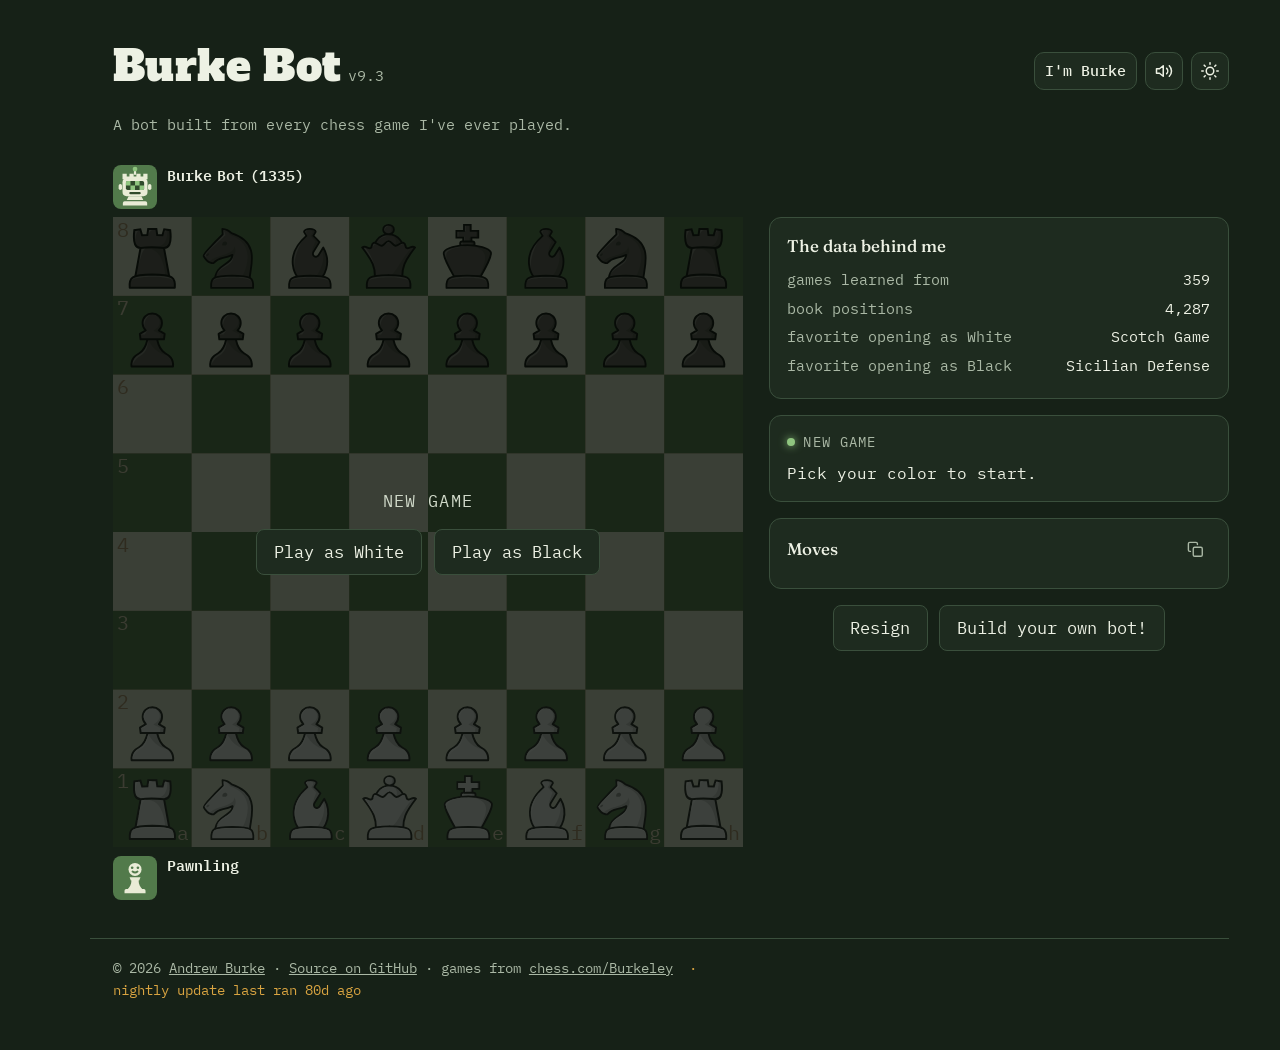
==== docs/index.html @ 98ff23e7 ""I'm Burke" steps back to 500 - a weight the font actually has 600 read slightly too heavy, and it w" ====
<!DOCTYPE html>
<html lang="en">
<head>
  <meta charset="UTF-8">
  <meta name="viewport" content="width=device-width, initial-scale=1.0">
  <title>Burke Bot</title>
  <script>try{var t=localStorage.getItem('theme');if(t==='light')document.documentElement.setAttribute('data-theme','light')}catch(e){}</script>
  <script>
    // boot veil: hide the page until the layout settles (fonts swapping in,
    // the board svg inflating, stats filling) so it fades in as one unit.
    // app.js lifts it when ready; this timeout is the never-stuck fallback.
    document.documentElement.classList.add('booting');
    setTimeout(function () { document.documentElement.classList.remove('booting'); }, 3000);
  </script>
  <link rel="icon" href="data:image/svg+xml,<svg xmlns=%22http://www.w3.org/2000/svg%22 viewBox=%220 0 100 100%22><text y=%22.9em%22 font-size=%2290%22>&#9822;</text></svg>">
  <meta name="description" content="A chess bot built from every game Andrew Burke has ever played — it opens like him, attacks like him, and blunders like him.">
  <link rel="preconnect" href="https://fonts.googleapis.com">
  <link rel="preconnect" href="https://fonts.gstatic.com" crossorigin>
  <link href="https://fonts.googleapis.com/css2?family=Fraunces:opsz,wght@9..144,500;9..144,600&family=Alfa+Slab+One&family=IBM+Plex+Mono:wght@400;500&display=swap" rel="stylesheet">
  <link rel="stylesheet" href="vendor/cm-chessboard/assets/chessboard.css">
  <link rel="stylesheet" href="vendor/cm-chessboard/assets/extensions/markers/markers.css">
  <link rel="stylesheet" href="vendor/cm-chessboard/assets/extensions/promotion-dialog/promotion-dialog.css">
  <link rel="stylesheet" href="style.css?v=58">
</head>
<body>
  <div class="wrap">
    <header class="top">
      <h1 class="wordmark">Burke Bot<span class="version" id="model-version" hidden></span></h1>
      <div class="header-actions">
        <button type="button" class="login-btn" id="bb-login">login</button>
        <button type="button" class="theme-toggle" id="sound-toggle" aria-label="Mute sounds"></button>
        <button class="theme-toggle" aria-label="Switch to light mode"></button>
      </div>
      <p class="tagline">A bot built from every chess game I've ever played.</p>
    </header>


    <main class="layout">
      <section class="board-col">
        <div class="player" id="pl-top">
          <span class="avatar" id="av-top"></span>
          <span class="pinfo">
            <span class="pname" id="nm-top"></span>
            <span class="caps" id="cap-top"></span>
          </span>
        </div>
        <div class="board-wrap">
          <span class="eval-num" id="eval-num" hidden>0.0</span>
          <div class="eval-bar" id="eval-bar" title="engine evaluation (White's chances)" hidden>
            <div class="eval-fill" id="eval-fill"></div>
          </div>
          <div class="board" id="board"></div>
          <div class="board-overlay" id="pick">
            <p class="ov-kicker">new game</p>
            <div class="ov-buttons">
              <button id="pick-white" class="btn">Play as White</button>
              <button id="pick-black" class="btn">Play as Black</button>
            </div>
          </div>
          <div class="board-overlay" id="confirm" hidden>
            <p class="ov-kicker">are you sure?</p>
            <div class="ov-buttons">
              <button id="resign-no" class="btn">Back to the game</button>
              <button id="resign-yes" class="btn">Yes, resign</button>
            </div>
          </div>
          <div class="board-overlay" id="end" hidden>
            <p class="ov-title" id="end-title"></p>
            <p class="ov-line" id="end-line"></p>
            <button id="again" class="btn">Play again</button>
          </div>
        </div>
        <div class="player" id="pl-bot">
          <span class="avatar" id="av-bot"></span>
          <span class="pinfo">
            <span class="pname" id="nm-bot"></span>
            <span class="caps" id="cap-bot"></span>
          </span>
        </div>
      </section>

      <aside class="panel">
        <div class="status-card">
          <div class="status-head">
            <span class="dot" id="status-dot"></span>
            <span id="status-label">setting up</span>
          </div>
          <p class="status-line" id="status-line">Loading my games…</p>
        </div>

        <div class="moves-card">
          <div class="moves-head">
            <h2>Moves</h2>
            <button type="button" class="copy-btn" id="copy-moves"
                    aria-label="Copy the move list" title="Copy the move list"></button>
          </div>
          <ol class="movelist" id="movelist"></ol>
        </div>

        <div class="stats-card" id="stats-card">
          <h2>The data behind me</h2>
          <dl id="stats-list"></dl>
        </div>

        <div class="controls">
          <button id="resign-btn" class="btn" disabled>Resign</button>
          <a id="build-btn" class="btn" href="build-a-bot/">Build your own bot!</a>
        </div>
      </aside>
    </main>

    <footer>
      <div class="foot-rule"></div>
      <div class="foot-inner">&copy; 2026 <a href="https://aburke225.github.io">Andrew Burke</a> &middot; <a href="https://github.com/Aburke225/burke-bot">Source on GitHub</a> &middot; games from <a href="https://www.chess.com/member/Burkeley">chess.com/Burkeley</a><span class="heartbeat" id="heartbeat" hidden></span></div>
    </footer>
  </div>
  <script>
    // light/dark toggle, same protocol as my other sites: dark by default,
    // the override lives in localStorage. Sun while dark, moon while light.
    (function () {
      var root = document.documentElement;
      var btn = document.querySelector('.theme-toggle:not(#sound-toggle)');
      var SUN = '<svg viewBox="0 0 24 24" fill="none" stroke="currentColor" stroke-width="2" stroke-linecap="round" stroke-linejoin="round" aria-hidden="true"><circle cx="12" cy="12" r="5"/><line x1="12" y1="1" x2="12" y2="3"/><line x1="12" y1="21" x2="12" y2="23"/><line x1="4.22" y1="4.22" x2="5.64" y2="5.64"/><line x1="18.36" y1="18.36" x2="19.78" y2="19.78"/><line x1="1" y1="12" x2="3" y2="12"/><line x1="21" y1="12" x2="23" y2="12"/><line x1="4.22" y1="19.78" x2="5.64" y2="18.36"/><line x1="18.36" y1="5.64" x2="19.78" y2="4.22"/></svg>';
      var MOON = '<svg viewBox="0 0 24 24" fill="none" stroke="currentColor" stroke-width="2" stroke-linecap="round" stroke-linejoin="round" aria-hidden="true"><path d="M21 12.79A9 9 0 1 1 11.21 3 7 7 0 0 0 21 12.79z"/></svg>';
      function current() {
        return root.getAttribute('data-theme') === 'light' ? 'light' : 'dark';
      }
      function render() {
        var dark = current() === 'dark';
        btn.innerHTML = dark ? SUN : MOON;
        btn.setAttribute('aria-label', dark ? 'Switch to light mode' : 'Switch to dark mode');
        btn.title = dark ? 'Light mode' : 'Dark mode';
      }
      btn.addEventListener('click', function () {
        var next = current() === 'dark' ? 'light' : 'dark';
        try { localStorage.setItem('theme', next); } catch (e) {}
        if (next === 'light') root.setAttribute('data-theme', 'light');
        else root.removeAttribute('data-theme');
        render();
      });
      render();
    })();
  </script>
  <script type="module" src="app.js?v=72"></script>
</body>
</html>
---- docs/vendor/cm-chessboard/assets/chessboard.css ----
.cm-chessboard .board.input-enabled .square {
  cursor: pointer; }

.cm-chessboard .coordinates, .cm-chessboard .markers-layer, .cm-chessboard .pieces-layer, .cm-chessboard .markers-top-layer {
  pointer-events: none; }

.cm-chessboard-content .list-inline {
  padding-left: 0;
  list-style: none; }

.cm-chessboard-content .list-inline-item {
  display: inline-block; }
  .cm-chessboard-content .list-inline-item:not(:last-child) {
    margin-right: 1rem; }

.cm-chessboard-content .list-inline {
  padding-left: 0;
  list-style: none; }

.cm-chessboard-content .list-inline-item {
  display: inline-block; }
  .cm-chessboard-content .list-inline-item:not(:last-child) {
    margin-right: 1rem; }

.cm-chessboard-accessibility.visually-hidden {
  width: 1px;
  height: 1px;
  padding: 0;
  margin: -1px;
  overflow: hidden;
  clip: rect(0, 0, 0, 0);
  white-space: nowrap;
  border: 0; }

.cm-chessboard-accessibility button:disabled,
.cm-chessboard-accessibility button:disabled:hover {
  opacity: 0.5;
  cursor: not-allowed;
  pointer-events: none; }

.cm-chessboard.default .board .square.white {
  fill: #ecdab9; }

.cm-chessboard.default .board .square.black {
  fill: #c5a076; }

.cm-chessboard.default.border-type-thin .board .border {
  stroke: #c5a076;
  stroke-width: 0.7%;
  fill: #c5a076; }

.cm-chessboard.default.border-type-none .board .border {
  stroke: #c5a076;
  stroke-width: 0;
  fill: #c5a076; }

.cm-chessboard.default.border-type-frame .board .border {
  fill: #ecdab9;
  stroke: none; }

.cm-chessboard.default.border-type-frame .board .border-inner {
  fill: #c5a076;
  stroke: #c5a076;
  stroke-width: 0.7%; }

.cm-chessboard.default .coordinates {
  pointer-events: none;
  user-select: none; }
  .cm-chessboard.default .coordinates .coordinate {
    fill: #b5936d;
    font-size: 7px;
    cursor: default; }
    .cm-chessboard.default .coordinates .coordinate.black {
      fill: #eeddbf; }
    .cm-chessboard.default .coordinates .coordinate.white {
      fill: #b5936d; }

.cm-chessboard.default-contrast .board .square.white {
  fill: #ecdab9; }

.cm-chessboard.default-contrast .board .square.black {
  fill: #c5a076; }

.cm-chessboard.default-contrast.border-type-thin .board .border {
  stroke: #c5a076;
  stroke-width: 0.7%;
  fill: #c5a076; }

.cm-chessboard.default-contrast.border-type-none .board .border {
  stroke: #c5a076;
  stroke-width: 0;
  fill: #c5a076; }

.cm-chessboard.default-contrast.border-type-frame .board .border {
  fill: #ecdab9;
  stroke: none; }

.cm-chessboard.default-contrast.border-type-frame .board .border-inner {
  fill: #c5a076;
  stroke: #c5a076;
  stroke-width: 0.7%; }

.cm-chessboard.default-contrast .coordinates {
  pointer-events: none;
  user-select: none; }
  .cm-chessboard.default-contrast .coordinates .coordinate {
    fill: #b5936d;
    font-size: 7px;
    cursor: default; }
    .cm-chessboard.default-contrast .coordinates .coordinate.black {
      fill: #333; }
    .cm-chessboard.default-contrast .coordinates .coordinate.white {
      fill: #333; }

.cm-chessboard.green .board .square.white {
  fill: #E0DDCC; }

.cm-chessboard.green .board .square.black {
  fill: #4c946a; }

.cm-chessboard.green.border-type-thin .board .border {
  stroke: #4c946a;
  stroke-width: 0.7%;
  fill: #4c946a; }

.cm-chessboard.green.border-type-none .board .border {
  stroke: #4c946a;
  stroke-width: 0;
  fill: #4c946a; }

.cm-chessboard.green.border-type-frame .board .border {
  fill: #E0DDCC;
  stroke: none; }

.cm-chessboard.green.border-type-frame .board .border-inner {
  fill: #4c946a;
  stroke: #4c946a;
  stroke-width: 0.7%; }

.cm-chessboard.green .coordinates {
  pointer-events: none;
  user-select: none; }
  .cm-chessboard.green .coordinates .coordinate {
    fill: #468862;
    font-size: 7px;
    cursor: default; }
    .cm-chessboard.green .coordinates .coordinate.black {
      fill: #e2e0d0; }
    .cm-chessboard.green .coordinates .coordinate.white {
      fill: #468862; }

.cm-chessboard.blue .board .square.white {
  fill: #d8ecfb; }

.cm-chessboard.blue .board .square.black {
  fill: #86afcf; }

.cm-chessboard.blue.border-type-thin .board .border {
  stroke: #86afcf;
  stroke-width: 0.7%;
  fill: #86afcf; }

.cm-chessboard.blue.border-type-none .board .border {
  stroke: #86afcf;
  stroke-width: 0;
  fill: #86afcf; }

.cm-chessboard.blue.border-type-frame .board .border {
  fill: #d8ecfb;
  stroke: none; }

.cm-chessboard.blue.border-type-frame .board .border-inner {
  fill: #86afcf;
  stroke: #86afcf;
  stroke-width: 0.7%; }

.cm-chessboard.blue .coordinates {
  pointer-events: none;
  user-select: none; }
  .cm-chessboard.blue .coordinates .coordinate {
    fill: #7ba1be;
    font-size: 7px;
    cursor: default; }
    .cm-chessboard.blue .coordinates .coordinate.black {
      fill: #dbeefb; }
    .cm-chessboard.blue .coordinates .coordinate.white {
      fill: #7ba1be; }

.cm-chessboard.chess-club .board .square.white {
  fill: #E6D3B1; }

.cm-chessboard.chess-club .board .square.black {
  fill: #AF6B3F; }

.cm-chessboard.chess-club.border-type-thin .board .border {
  stroke: #692e2b;
  stroke-width: 0.7%;
  fill: #AF6B3F; }

.cm-chessboard.chess-club.border-type-none .board .border {
  stroke: #692e2b;
  stroke-width: 0;
  fill: #AF6B3F; }

.cm-chessboard.chess-club.border-type-frame .board .border {
  fill: #692e2b;
  stroke: none; }

.cm-chessboard.chess-club.border-type-frame .board .border-inner {
  fill: #AF6B3F;
  stroke: #692e2b;
  stroke-width: 0.7%; }

.cm-chessboard.chess-club .coordinates {
  pointer-events: none;
  user-select: none; }
  .cm-chessboard.chess-club .coordinates .coordinate {
    fill: #E6D3B1;
    font-size: 7px;
    cursor: default; }
    .cm-chessboard.chess-club .coordinates .coordinate.black {
      fill: #E6D3B1; }
    .cm-chessboard.chess-club .coordinates .coordinate.white {
      fill: #AF6B3F; }

.cm-chessboard.chessboard-js .board .square.white {
  fill: #f0d9b5; }

.cm-chessboard.chessboard-js .board .square.black {
  fill: #b58863; }

.cm-chessboard.chessboard-js.border-type-thin .board .border {
  stroke: #404040;
  stroke-width: 0.7%;
  fill: #b58863; }

.cm-chessboard.chessboard-js.border-type-none .board .border {
  stroke: #404040;
  stroke-width: 0;
  fill: #b58863; }

.cm-chessboard.chessboard-js.border-type-frame .board .border {
  fill: #f0d9b5;
  stroke: none; }

.cm-chessboard.chessboard-js.border-type-frame .board .border-inner {
  fill: #b58863;
  stroke: #404040;
  stroke-width: 0.7%; }

.cm-chessboard.chessboard-js .coordinates {
  pointer-events: none;
  user-select: none; }
  .cm-chessboard.chessboard-js .coordinates .coordinate {
    fill: #404040;
    font-size: 7px;
    cursor: default; }
    .cm-chessboard.chessboard-js .coordinates .coordinate.black {
      fill: #f0d9b5; }
    .cm-chessboard.chessboard-js .coordinates .coordinate.white {
      fill: #b58863; }

.cm-chessboard.black-and-white .board .square.white {
  fill: #ffffff; }

.cm-chessboard.black-and-white .board .square.black {
  fill: #9c9c9c; }

.cm-chessboard.black-and-white.border-type-thin .board .border {
  stroke: #9c9c9c;
  stroke-width: 0.7%;
  fill: #9c9c9c; }

.cm-chessboard.black-and-white.border-type-none .board .border {
  stroke: #9c9c9c;
  stroke-width: 0;
  fill: #9c9c9c; }

.cm-chessboard.black-and-white.border-type-frame .board .border {
  fill: #ffffff;
  stroke: none; }

.cm-chessboard.black-and-white.border-type-frame .board .border-inner {
  fill: #9c9c9c;
  stroke: #9c9c9c;
  stroke-width: 0.7%; }

.cm-chessboard.black-and-white .coordinates {
  pointer-events: none;
  user-select: none; }
  .cm-chessboard.black-and-white .coordinates .coordinate {
    fill: #909090;
    font-size: 7px;
    cursor: default; }
    .cm-chessboard.black-and-white .coordinates .coordinate.black {
      fill: white; }
    .cm-chessboard.black-and-white .coordinates .coordinate.white {
      fill: #909090; }

/* Keyboard focus indicator for accessibility */
.cm-chessboard .keyboard-focus-indicator .keyboard-focus {
  fill: none;
  stroke: #0066cc;
  stroke-width: 3px;
  pointer-events: none; }

.cm-chessboard .keyboard-focus-indicator .keyboard-from-square {
  fill: rgba(0, 102, 204, 0.3);
  stroke: #0066cc;
  stroke-width: 2px;
  pointer-events: none; }

/* High contrast focus indicator */
.cm-chessboard:focus {
  outline: 2px solid #0066cc;
  outline-offset: 2px; }

/*# sourceMappingURL=chessboard.css.map */
---- docs/vendor/cm-chessboard/assets/extensions/markers/markers.css ----
.cm-chessboard .markers {
  pointer-events: none;
}
.cm-chessboard .markers .marker.marker-frame {
  stroke: black;
  stroke-width: 1.8px;
  opacity: 0.5;
}
.cm-chessboard .markers .marker.marker-frame-primary, .cm-chessboard .markers .marker.marker-frame-info {
  stroke: blue;
  stroke-width: 1.8px;
  opacity: 0.4;
}
.cm-chessboard .markers .marker.marker-frame-danger {
  stroke: red;
  stroke-width: 1.8px;
  opacity: 0.4;
}
.cm-chessboard .markers .marker.marker-frame-warning {
  stroke: orange;
  stroke-width: 1.8px;
  opacity: 0.4;
}
.cm-chessboard .markers .marker.marker-circle {
  stroke: black;
  stroke-width: 3px;
  opacity: 0.3;
}
.cm-chessboard .markers .marker.marker-circle-primary {
  stroke: blue;
  stroke-width: 3px;
  opacity: 0.4;
}
.cm-chessboard .markers .marker.marker-circle-info {
  stroke: blue;
  stroke-width: 3px;
  opacity: 0.4;
}
.cm-chessboard .markers .marker.marker-circle-info-filled {
  stroke: blue;
  fill: blue;
  stroke-width: 3px;
  opacity: 0.4;
}
.cm-chessboard .markers .marker.marker-circle-danger {
  stroke: red;
  stroke-width: 3px;
  opacity: 0.4;
}
.cm-chessboard .markers .marker.marker-circle-danger-filled {
  stroke: red;
  fill: red;
  stroke-width: 3px;
  opacity: 0.4;
}
.cm-chessboard .markers .marker.marker-circle-warning {
  stroke: orange;
  stroke-width: 3px;
  opacity: 0.4;
}
.cm-chessboard .markers .marker.marker-circle-warning-filled {
  stroke: orange;
  fill: orange;
  stroke-width: 3px;
  opacity: 0.4;
}
.cm-chessboard .markers .marker.marker-circle-success {
  stroke: green;
  stroke-width: 3px;
  opacity: 0.4;
}
.cm-chessboard .markers .marker.marker-circle-success-filled {
  stroke: green;
  fill: green;
  stroke-width: 3px;
  opacity: 0.4;
}
.cm-chessboard .markers .marker.marker-square {
  fill: black;
  opacity: 0.11;
}
.cm-chessboard .markers .marker.marker-dot {
  fill: black;
  opacity: 0.2;
}
.cm-chessboard .markers .marker.marker-bevel {
  fill: black;
  opacity: 0.2;
}

/*# sourceMappingURL=markers.css.map */
---- docs/vendor/cm-chessboard/assets/extensions/promotion-dialog/promotion-dialog.css ----
svg.cm-chessboard .promotion-dialog-group rect, svg.cm-chessboard .promotion-dialog-group g[data-piece] {
  animation: fade-in 0.25s ease-in;
}
svg.cm-chessboard .promotion-dialog-group .promotion-dialog {
  fill: white;
  fill-opacity: 0.7;
  stroke: rgba(0, 0, 0, 0.4);
}
svg.cm-chessboard .promotion-dialog-group .promotion-dialog-button-group {
  outline: none;
}
svg.cm-chessboard .promotion-dialog-group .promotion-dialog-button-group:focus .promotion-dialog-button {
  stroke: rgba(0, 0, 0, 0.3);
  stroke-width: 1px;
}
svg.cm-chessboard .promotion-dialog-group .promotion-dialog-button {
  fill: transparent;
  cursor: pointer;
  outline: none;
}
svg.cm-chessboard .promotion-dialog-group .promotion-dialog-button:hover {
  fill: rgba(0, 0, 0, 0.2);
}
svg.cm-chessboard .promotion-dialog-group .piece {
  pointer-events: none;
}

@keyframes fade-in {
  0% {
    opacity: 0;
  }
  100% {
    opacity: 1;
  }
}

/*# sourceMappingURL=promotion-dialog.css.map */
---- docs/style.css ----
/* Burke Bot — tournament green: the club vinyl board.
   Dark by default; light theme via [data-theme="light"] (toggle, top right). */

:root {
  --bg: #162117;
  --surface: #1e2b1f;
  --surface-2: #26362a;
  --border: #3a4f3c;
  --ink: #edf1e4;
  --ink-2: #aab8a5;
  --accent: #8fc57f;
  --accent-rgb: 143, 197, 127;   /* same colour, for translucent washes */
  /* Outlines for the captured glyphs. The sprite hard-codes fill and stroke on
     each piece group, so they cannot be restyled by inheritance - these are
     painted as stacked drop-shadows instead. Each edge contrasts with its own
     PIECE rather than with the page, so a black piece stays crisp on the dark
     ground and a white one stays crisp on the light. */
  --accent-dim: #527a4b;
  --sq-light: #e9ecd6;
  --sq-dark: #527a4b;
  --good: #4ade80;
  --bad: #f87171;
  --bad-rgb: 248, 113, 113;
  color-scheme: dark;
}
:root[data-theme="light"] {
  --bg: #f0f2e4;
  --surface: #fafbf2;
  --surface-2: #e7ecd8;
  --border: #c6d1b2;
  --ink: #1e2a1d;
  --ink-2: #55684f;
  --accent: #3f5e3a;
  --accent-rgb: 63, 94, 58;
  --accent-dim: #527a4b;
  color-scheme: light;
}

* { box-sizing: border-box; }

/* On a desktop the type scales with the window exactly as the board does, so
   the whole page keeps one set of proportions. A 1440x900 laptop is the
   reference: 900 * 0.01778 = 16px, the browser default, so that view is
   unchanged. The board is height-bound on a tall window but width-bound on a
   narrow one (it is capped at 66% of the row), so the type tracks whichever
   is binding - hence the min() of a vh and a vw term. Everything sized in rem
   follows automatically. Phones are left out on purpose - a stacked layout
   wants normal, readable text. */
@media (min-width: 861px) {
  html { font-size: clamp(13px, min(1.78vh, 1.36vw), 24px); }
}

body {
  margin: 0;
  background: var(--bg);
  color: var(--ink);
  font-family: "IBM Plex Mono", ui-monospace, monospace;
  font-size: 0.9375rem;
  line-height: 1.55;
  -webkit-font-smoothing: antialiased;
}

.wrap {
  max-width: min(1720px, 95vw); margin: 0 auto; padding: 2.2rem 1.2rem 3rem;
  position: relative; opacity: 1; transition: opacity 0.18s ease;
  /* + the eval gutter, which is part of the board column but not part of the
     board, so the BOARD itself lands at lichess's 76-80% of viewport height */
  /* 68.88vh, not 74vh: the page needed a constant 105.11% of the window height
     (measured identical at 800 and 900 tall, because the root font is itself
     1.78vh so the chrome grows at the same rate the board does). Taking the
     whole 5.11% off the board lands the Pawnling row on the fold, so nothing
     between the top of the page and the bottom of that row needs scrolling. */
  --board-max: clamp(360px, calc(68.88vh + 4.5rem), 1200px);
  --eval-w: 3.85rem;  /* 2.1rem number + bar + gaps, all in rem so it scales */
  --player-h: 2.75rem;    /* avatar box = the two text lines beside it */
  --player-gap: 0.5rem;
  --eval-bar-x: 2.41rem;  /* where the bar starts; the footer rule lines up with it */
}
/* boot veil: index.html adds .booting before first paint; app.js removes it
   once fonts + board + stats have settled, so the page fades in as one unit */
.booting .wrap { opacity: 0; transition: none; }

.header-actions {
  grid-column: 2;
  grid-row: 1;
  justify-self: end;
  align-self: center;
  display: flex;
  align-items: center;
  gap: 0.5rem;
}
.login-btn {
  font: inherit;
  /* Bigger and heavier so the label carries the same visual weight as the two
     icon buttons beside it, whose strokes are far heavier than 0.85rem/400 was.
     500, not 600: the page loads IBM Plex Mono at 400 and 500 only, so 600 here
     was Chrome emboldening the 400 outline itself - 500 is both a step lighter
     and a weight the typeface actually draws.
     The padding pays for the extra width exactly: the label is monospace, so it
     costs 5.4rem per em of font-size (9 chars x 0.6 advance) and weight adds
     nothing, which makes the button 2px + 2*pad + 5.4*size wide. Holding that
     at its old 6.39rem + 2px means pad = (6.39 - 5.4*0.95)/2 = 0.63rem, so the
     box is unchanged at every root size - both terms are rem. */
  font-size: 0.95rem;
  font-weight: 500;
  height: 38px;
  padding: 0 0.63rem;
  border-radius: 10px;
  border: 1px solid var(--border);
  background: var(--surface);
  color: var(--ink);
  cursor: pointer;
  transition: border-color 0.15s, color 0.15s, background 0.15s, transform 0.1s;
}
.theme-toggle {
  width: 38px;
  height: 38px;
  border-radius: 10px;
  border: 1px solid var(--border);
  background: var(--surface);
  color: var(--ink);
  cursor: pointer;
  display: flex;
  align-items: center;
  justify-content: center;
  transition: border-color 0.15s, background 0.15s, transform 0.1s;
}
.theme-toggle svg { width: 18px; height: 18px; }
/* the header trio hovers exactly like Resign does - green edge, lifted,
   surface-2 behind - so every button on the page behaves the same way */
.login-btn:hover, .theme-toggle:hover {
  border-color: var(--accent);
  background: var(--surface-2);
  transform: translateY(-1px);
}

.top { margin-bottom: 1.8rem; row-gap: 0.4rem; }
.wordmark {
  font-family: "Alfa Slab One", Georgia, serif;
  font-weight: 400;
  font-size: clamp(1.9rem, 4.6vw, 2.6rem);
  margin: 0 0 0.4rem;
  letter-spacing: 0.01em;
}
/* the model version, small and quiet beside the wordmark - it is a build
   stamp, not part of the name, so it uses the body face rather than the slab */
.wordmark .version {
  font-family: "IBM Plex Mono", ui-monospace, monospace;
  /* rem, not em: this should read at the same size as the tagline below it
     rather than tracking the wordmark's much larger type */
  font-size: 0.9375rem;
  font-weight: 400;
  /* sits on the wordmark's own baseline, so the bottoms of the two line up */
  vertical-align: baseline;
  margin-left: 0.4rem;
  letter-spacing: 0;
  color: var(--ink-2);
}
.tagline { color: var(--ink-2); margin: 0; max-width: 46rem; }

/* the board grows with the WINDOW, the way chess.com and lichess both do.
   Measured on their analysis boards: lichess runs 608px at a 800px-tall
   viewport, 848 at 1080 and 1152 at 1440 (a steady 76-80% of height);
   chess.com 664 / 944 / 1304 (83-91%). Both track viewport HEIGHT, not
   width, because a board taller than the window is useless - and both
   centre a bounded block rather than stretching to fill an ultrawide.
   The floor keeps the 560px size the site used to have on a laptop. */
/* the header, the board row and the footer all share ONE column template, so
   the wordmark, the tagline and the footer line up with the board's left edge
   rather than with the page - which on a wide window are far apart, because
   the grid is centred inside a much wider .wrap */
.top, .layout, footer {
  display: grid;
  /* the board column takes its height-derived size but never more than 66% of
     the row, so on a narrow desktop the panel cannot squeeze it: with two
     minmax tracks, grid grows both equally and the board (min 0) loses */
  grid-template-columns: min(var(--board-max), 64%) minmax(17rem, 30rem);
  justify-content: center;
  column-gap: 1.6rem;
}
.layout { row-gap: 1.6rem; align-items: start; }

/* everything that must line up with the board's left edge carries the eval
   gutter as padding, because the gutter lives inside the board column but is
   not part of the board itself */
.wordmark, .tagline, .foot-inner { grid-column: 1; padding-left: var(--eval-w); }

.board { width: 100%; aspect-ratio: 1 / 1; } /* reserve the square before the svg exists */

/* One row, centred on whatever it sits under: the moves card on a desktop
   (where app.js parks it in .panel) and the board on a stacked layout (where
   app.js parks it in .board-col). In both cases the row's own box already
   spans exactly that element's width - measured, identical to the pixel - so
   centring the flex line is all the centring this needs. */
.controls { display: flex; flex-wrap: wrap; gap: 0.7rem; justify-content: center; }
/* nowrap on the LABEL is what makes the row behave. Without it flex has a free
   hand to squeeze a button below its text and let "Build your own bot!" run to
   two or three lines inside a shrunken box; with it the button cannot go under
   its text, so when the pair genuinely will not fit the ROW wraps instead and
   the two buttons stack, still centred. Two clean rows beat one mangled one.
   Nothing wraps at any width a person is likely to use - see the two narrow
   bands noted below. */
.controls .btn { white-space: nowrap; }
/* The Build-a-Bot entry point. It navigates, so it is an anchor rather than a
   button, which means it needs the box .btn otherwise gets for free. */
#build-btn { display: inline-flex; align-items: center; text-decoration: none; }
.btn {
  font: inherit;
  font-size: 1.06rem;
  padding: 0.55rem 1.05rem;
  border-radius: 8px;
  border: 1px solid var(--border);
  background: var(--surface);
  color: var(--ink);
  cursor: pointer;
  transition: border-color 0.15s, background 0.15s, transform 0.1s;
}
.btn:hover { border-color: var(--accent); background: var(--surface-2); transform: translateY(-1px); }
.btn.active { border-color: var(--accent); color: var(--accent); }

.panel { display: flex; flex-direction: column; gap: 1rem; }
/* The board now sits below a player row, so the panel drops by exactly that
   row's height to put "The data behind me" level with the board's top edge. */
@media (min-width: 861px) {
  .panel { margin-top: calc(var(--player-h) + var(--player-gap)); }
}
/* desktop reading order down the right-hand column (mobile keeps the original
   order below - the stacked layout is deliberately left alone) */
.stats-card  { order: 1; }
.status-card { order: 2; }
.moves-card  { order: 3; }
.controls    { order: 4; }

.status-card, .moves-card, .stats-card {
  background: var(--surface);
  border: 1px solid var(--border);
  border-radius: 12px;
  padding: 0.95rem 1.1rem;
}

.status-head {
  display: flex;
  align-items: center;
  gap: 0.5rem;
  /* "from my games" / "on my own": halfway between the old 0.75rem label and
     matching the line below at 1.02rem - matching it read too heavy */
  font-size: 0.885rem;
  text-transform: uppercase;
  letter-spacing: 0.08em;
  color: var(--ink-2);
  margin-bottom: 0.45rem;
}
.dot {
  width: 8px; height: 8px; border-radius: 50%;
  background: var(--ink-2);
  flex: none;
}
.dot.book { background: var(--accent); box-shadow: 0 0 8px var(--accent); }
.dot.engine { background: #60a5fa; box-shadow: 0 0 8px rgba(96, 165, 250, 0.6); }
.dot.over { background: var(--ink-2); }
.dot.thinking { background: var(--accent); animation: pulse 1s ease-in-out infinite; }
@keyframes pulse { 50% { opacity: 0.3; } }

.status-line { margin: 0; font-size: 1.02rem; }

.moves-head { display: flex; align-items: center; justify-content: space-between; gap: 0.6rem; }
.moves-head h2 { margin-bottom: 0; }
.copy-btn {
  flex: none;
  width: 1.7rem; height: 1.7rem;
  margin-bottom: 0.55rem;   /* sit on the same line the heading already claims */
  /* A <button> carries 6px of UA horizontal padding by default. Left in, it
     cuts the content box to 15.8px, and since an svg flex item defaults to
     flex-shrink:1 the icon was squeezed on the WIDTH only - painting a
     non-square 15.80 x 16.66 - while silently ignoring any width we set. */
  padding: 0;
  display: flex; align-items: center; justify-content: center;
  border: 1px solid transparent;
  border-radius: 7px;
  background: none;
  color: var(--ink-2);
  cursor: pointer;
  transition: color 0.15s, border-color 0.15s, background 0.15s, box-shadow 0.15s;
}
.copy-btn svg { flex: none; width: 0.95rem; height: 0.95rem; }
/* The tick needs a bigger box than the clipboard at EVERY width. Both sit in a
   24x24 viewBox, but the clipboard's ink spans 20 of those 24 units in both
   directions while the tick's polyline spans 16 wide and only 11 tall - so at
   equal box sizes the tick paints 55% of the clipboard's height and reads as
   undersized. 1.327x is the factor that brings it to ~73%, matching what the
   desktop block does with its own larger pair. Base rule rather than a mobile
   media query so the 521-860px range is covered too. */
.copy-btn.done svg { width: 1.15rem; height: 1.15rem; }
/* The confirmation lights the button up from the INSIDE: a wash of the accent
   clipped to the padding box and a ring drawn just within the border, so the
   button's outer edge never moves the way a border-colour change makes it
   appear to. The highlight eats into the usable interior, so the tick steps
   down 1.38 -> 1.26rem on desktop (and 1.26 -> 1.15 here) to pay for it. */
.copy-btn.done {
  /* The button already reserves 1px for a transparent border, so colouring
     THAT puts the ring exactly on the perimeter it already has - nothing grows
     inward or outward. The wash is clipped to the padding box so it stops
     cleanly against the line rather than bleeding under it. */
  color: var(--accent);
  background: rgba(var(--accent-rgb), 0.15);
  background-clip: padding-box;
  border-color: var(--accent);
  /* Full strength immediately: only the tick's stroke should be moving, so the
     green and the wash must not fade up underneath it. */
  transition: none;
}
/* A copy the browser refused must not look like a button that does nothing. */
.copy-btn.fail {
  color: var(--bad);
  border-color: var(--bad);
  background: rgba(var(--bad-rgb), 0.14);
  background-clip: padding-box;
  transition: none;
}
/* The tick draws itself on, short tail first, the way it is written by hand -
   which is why the polyline in app.js is defined bottom-left to top-right.
   pathLength normalises the geometry to 100 so the dash maths is exact and
   survives any future change to the points. */
@keyframes tick-write { from { stroke-dashoffset: 100; } }
.copy-btn.done svg polyline {
  stroke-dasharray: 100;
  /* The RESTING state is fully drawn and the animation runs away from it, so a
     browser that never runs it still shows a tick. The obvious spelling -
     from 100 to 0 with fill-mode both - holds the pre-animation value instead,
     which is an invisible tick: a confirmation that silently shows nothing is
     worse than one that simply does not animate. */
  stroke-dashoffset: 0;
  animation: tick-write 260ms cubic-bezier(.65, 0, .35, 1);
}
@media (prefers-reduced-motion: reduce) {
  .copy-btn.done svg polyline { animation: none; }
}
/* The confirmation must beat hover, and your cursor is ALWAYS on the button
   right after clicking it. Both rules are two classes' worth of specificity, so
   whichever sits later in the file wins - which made this depend on edit order
   rather than intent. Excluding the states from the hover rule settles it for
   good: hover simply does not apply while the button is confirming. */
.copy-btn:not(.done):not(.fail):hover {
  color: var(--ink); border-color: var(--border); background: var(--surface-2);
}
/* a quiet pulse in the footer: if the nightly job stops running, nothing else
   on the page would ever say so */
/* only ever visible when the nightly job has gone quiet - see app.js */
.heartbeat { margin-left: 0.5rem; }
.heartbeat.stale { color: #d9a441; }

.moves-card h2, .stats-card h2 {
  font-family: "Fraunces", serif;
  font-weight: 500;
  /* card titles and the Resign button all read at one size */
  font-size: 1.06rem;
  margin: 0 0 0.55rem;
}

.movelist {
  margin: 0; padding: 0;
  list-style: none;
  display: grid;
  grid-template-columns: repeat(2, minmax(0, 1fr));
  column-gap: 1.4rem;
  align-content: start;
  font-size: 0.97rem;
  overflow-y: auto;
  color: var(--ink-2);
  /* app.js measures the real space and writes this; the fallback matters only
     for the moment before the first measurement, and on single-column layouts */
  max-height: var(--movelist-max, 240px);
}
.movelist li { padding: 0.06rem 0; display: flex; gap: 0.4rem; align-items: baseline; }
.movelist .n { min-width: 2.2em; text-align: right; opacity: 0.75; }
.movelist .w, .movelist .b { color: var(--ink); display: inline-block; min-width: 3.2em; }

.stats-card dl { margin: 0; font-size: 0.96rem; }
.stats-card dt { color: var(--ink-2); float: left; clear: left; margin-right: 0.6rem; }
.stats-card dd { margin: 0 0 0.3rem 0; text-align: right; }
.stats-card dd .g { color: var(--accent); }

footer {
  margin-top: 2.4rem;
  color: var(--ink-2);
  font-size: 0.9rem;
}
.foot-rule { grid-column: 1 / -1; margin-left: var(--eval-bar-x); border-top: 1px solid var(--border); }
.foot-inner { padding-top: 1.1rem; }
footer a { color: var(--ink-2); }

.bb-me-input {
  font: inherit;
  font-size: 0.85rem;
  height: 38px;
  background: var(--surface);
  border: 1px solid var(--border);
  color: var(--ink);
  border-radius: 10px;
  padding: 0 0.7rem;
  /* snug around the longest placeholder ("you are not Burke", 17 chars) plus
     the padding and the caret indent below - any wider leaves dead space */
  width: 21ch;
}

/* Halfway back. The caret blinks at the field's text origin, and at 0 it sat
   on the "p" of "password"; 0.4em cleared it but pushed the hint noticeably off
   the left edge, so 0.2em keeps the caret clear without the gap reading as
   indentation. */
.bb-me-input::placeholder { text-indent: 0.2em; }
/* The UA focus ring is blue, which belongs to no part of this palette. Replaced
   rather than removed - dropping outline without putting something back would
   leave the field with no focus indicator at all. */
/* An outward box-shadow spreads BEYOND the element, so the ring floated outside
   the field's edge. Colouring the border the field already reserves and adding
   an inset shadow just within it keeps the whole ring on the perimeter - the
   same fix the copy button needed. */
.bb-me-input:focus {
  outline: none;
  border-color: var(--accent);
  box-shadow: inset 0 0 0 1px var(--accent);
}
/* a rejected password says so in the border as well as the placeholder */
.bb-me-input.bad,
.bb-me-input.bad:focus {
  border-color: var(--bad);
  box-shadow: inset 0 0 0 1px var(--bad);
}
.bb-me-input.bad::placeholder { color: var(--bad); }

/* overlays: pick a color to start; the end screen when it's over */
/* ---- the two players, above and below the board ------------------------
   Both rows carry the same left padding as the board itself, so the avatar's
   edge lines up with the a-file rather than with the eval gutter. The captured
   pieces reuse the board's OWN sprite through <use> - cm-chessboard caches it
   into the document, so the glyphs are the same artwork as the pieces on the
   board and cost no extra bytes or requests. */
/* The avatar is as tall as the two text lines beside it, so --player-h is the
   row's height and the panel opposite borrows it to line its first card up
   with the top of the board. */
.player {
  /* Bottom-anchored, not centred. The text column runs a shade taller than the
     avatar - the +N badge's line box is 16.95px against the glyph's 15.72px -
     and centring split that difference so the captures hung ~0.5px below the
     icon. Aligning to the end pins the captures' bottom edge to the icon's
     whatever the line-heights work out to. */
  display: flex; align-items: flex-end; gap: 0.6rem;
  padding-left: var(--eval-w);
  min-height: var(--player-h);
}
.player[hidden] { display: none; }   /* a display rule would otherwise beat [hidden] */
#pl-top { margin-bottom: var(--player-gap); }
#pl-bot { margin-top: var(--player-gap); }
.pinfo { display: flex; flex-direction: column; justify-content: center; gap: 0.15rem; min-width: 0; }
.avatar {
  flex: none; width: var(--player-h); height: var(--player-h);
  border-radius: 8px; overflow: hidden;
  display: flex; align-items: center; justify-content: center;
  /* no border: both avatars set it to their own background colour anyway, so it
     only shrank the drawing by a pixel a side and added a compositing edge */
  background: var(--sq-dark); border: 0;
}
.avatar svg { width: 100%; height: 100%; display: block; shape-rendering: geometricPrecision; }
/* The bot wears a piece; the challenger wears a person. Two different KINDS of
   thing, so they are never mistaken for each other at a glance. */

.pname {
  font-size: 0.92rem; font-weight: 600; color: var(--ink); white-space: nowrap;
  /* the body face is monospace, so a plain space between "Burke" and "Bot" is a
     full character wide and reads as a gap */
  word-spacing: -0.22em;
}
/* Reserved height even when empty: the first capture must not shove the board
   down the page mid-game. */
/* the glyphs sit on the row's bottom edge too, so the pieces themselves line up
   with the icon rather than floating inside a taller line box */
.caps { display: flex; align-items: flex-end; gap: 0.3rem; min-height: 1.2rem; flex-wrap: wrap; }
/* same-type pieces tuck into each other, and each group stands apart */
.cap-group { display: flex; align-items: center; }
.cap-group svg { width: 1.15rem; height: 1.15rem; display: block; }
.cap-group svg + svg { margin-left: -0.56rem; }
/* The outline is a DILATE, not four drop-shadows. CSS filters run in sequence,
   so each drop-shadow offsets the previous result - its own shadow included -
   and the four compounded into a lopsided smear with the piece off-centre in
   it. feMorphology grows the alpha equally in every direction instead, so the
   piece sits concentric in its ring. */
/* The outline was an feMorphology dilate, which is what made it grainy:
   morphology operates on the alpha channel, and dilating a channel that is
   already anti-aliased quantises those partial edge pixels into chunky steps.
   Stacked drop-shadows at ZERO offset give the same ring without that - each
   pass is a Gaussian on the alpha, so the edge stays smooth, and with no offset
   there is no direction for the four-shadow version's lopsidedness to come
   from. CSS filter functions also work in sRGB already, so the painted colour
   equals --ink-2 with no colour-space correction needed. Both piece colours now
   take the same grey, so one rule covers them. */
.cap-group svg {
  filter: drop-shadow(0 0 .5px var(--ink-2))
          drop-shadow(0 0 .5px var(--ink-2))
          drop-shadow(0 0 .5px var(--ink-2));
}
.adv {
  font-size: 0.8rem; font-weight: 700; color: var(--ink-2);
  font-variant-numeric: tabular-nums; margin-left: 0.2rem;
}

/* the eval bar sits inside board-wrap so the overlays always cover the
   whole board (a flex-stretched wrap could end up 1px shorter than the
   JS-sized board svg); the number reads full-size to its left */
.board-wrap { position: relative; padding-left: var(--eval-w); }
.eval-bar {
  position: absolute; left: var(--eval-bar-x); top: 0; bottom: 0; width: 0.94rem;
  border-radius: 5px; overflow: hidden;
  background: #23261f; border: 1px solid var(--border);
}
.eval-fill {
  position: absolute; left: 0; right: 0; bottom: 0; height: 50%;
  background: #e9ecd6; transition: height 0.5s ease;
}
.eval-bar.flip .eval-fill { bottom: auto; top: 0; }
.eval-num {
  /* The box grows LEFT, not right: left goes negative by exactly what width
     gains, so the right edge stays at 2.1rem and the gap to the bar is
     untouched. A five-character eval (-10.2) needed 34.6px against a 33.6px
     box even at the old size, so it was already spilling; at 0.82rem it needs
     39.4px and now has 40.3px. Phones override both back - see the 520px
     block, which must restate left or it would inherit the negative one. */
  position: absolute; left: -0.42rem; width: 2.52rem; top: 50%; transform: translateY(-50%);
  text-align: right; font-size: 0.82rem; font-weight: 700;
  white-space: nowrap; color: var(--ink);
}
/* while an overlay is up, the bar and number dim like the board does -
   the shading rectangle itself stops at the board's left edge */
.eval-bar, .eval-num { transition: opacity 0.3s ease; }
.board-wrap:has(.board-overlay:not([hidden])) .eval-bar,
.board-wrap:has(.board-overlay:not([hidden])) .eval-num { opacity: 0.3; }

/* selected piece + reviewed-move squares: a green highlight instead of the
   marker's default darkening (board colors are fixed, so one color works) */
.cm-chessboard .markers .marker.marker-square {
  fill: #8fc57f;
  opacity: 0.55;
}

/* the highlighted move: the freshest one, or the one being reviewed with
   the arrow keys - a real highlighter-style box, in the theme's green */
.movelist span.cur .t {
  background: var(--accent-dim);
  color: #edf1e4;
  border-radius: 4px;
  box-shadow: 0 0 0 2px var(--accent-dim);
}
.board-overlay[hidden] { display: none; }
.board-overlay {
  position: absolute;
  /* exactly the board, no overshoot - a couple of px of dark spilling past
     the edge reads as an outline drawn around the board in dark mode */
  top: 0; right: 0; bottom: 0;
  left: var(--eval-w);
  z-index: 5;
  display: flex;
  flex-direction: column;
  align-items: center;
  justify-content: center;
  gap: 0.9rem;
  background: rgba(10, 15, 10, 0.78);
}
/* light mode needs far less shade before the text reads - the same wash that
   suits a dark page buries a light one */
:root[data-theme="light"] .board-overlay { background: rgba(18, 26, 16, 0.55); }
.ov-kicker {
  margin: 0;
  font-size: 1.04rem;
  text-transform: uppercase;
  letter-spacing: 0.08em;
  color: #cfd8c8;
}
.ov-buttons { display: flex; gap: 0.8rem; }
.board-overlay .btn { background: var(--surface); }
.ov-title {
  margin: 0;
  font-family: "Alfa Slab One", Georgia, serif;
  font-size: 2.7rem;
  color: #edf1e4;
}
.ov-line {
  margin: 0;
  font-size: 1.08rem;
  color: #cfd8c8;
  text-align: center;
  padding: 0 1rem;
}

/* light mode only: a dark edge so the board stands out on the pale page */
:root[data-theme="light"] .board .cm-chessboard { outline: 2px solid #3a4a36; }

/* board colors (selectors must match theme class "default") */
.cm-chessboard.default .board .square.white { fill: var(--sq-light); }
.cm-chessboard.default .board .square.black { fill: var(--sq-dark); }
.cm-chessboard.default .coordinates .coordinate { fill: var(--ink-2); }

@media (max-width: 860px) {
  /* stacked layout: the board sits above the panel, so none of the desktop
     alignment work applies - the header, footer and panel go back to exactly
     what they were, and app.js puts Resign back under the board */
  .top, footer { display: block; }
  .layout { grid-template-columns: 1fr; }
  .wrap { --board-max: none; }
  /* The board keeps its eval gutter on phones too, so the wordmark, the
     tagline and the footer stay indented to the board's left edge - the same
     alignment the desktop layout has. */
  .wordmark, .tagline, .foot-inner { padding-left: var(--eval-w); }
  .foot-rule { margin-left: 0; }
  .header-actions {
    position: absolute; top: 2rem; right: 1.2rem;
    grid-column: auto; grid-row: auto; justify-self: auto; align-self: auto;
  }
  .status-card { order: 1; }
  .moves-card  { order: 2; }
  .stats-card  { order: 3; }
  /* stacked: no board-bottom to respect, so a plain cap - it scrolls once
     the game outgrows it, same as the desktop list does */
  .movelist { max-height: min(38vh, 260px); }
  .controls { margin-top: 0.9rem; margin-left: var(--eval-w); }
  .controls .btn { width: auto; }
}

/* Desktop only - on phones this column already reads well and is left alone.
   The card headings keep their original 1.06rem; only the copy control grows.

   The tick gets a BIGGER box than the clipboard on purpose. Both icons share a
   24x24 viewBox, but the clipboard's ink fills 92% of that box in both
   directions while the tick's polyline fills 75% wide and only 54% tall. At
   equal box sizes the tick therefore paints a bit over half the height of the
   clipboard and reads as undersized. That is geometry, not taste, so the fix
   is a per-icon box rather than a nudge to the shared rule. */
/* THE NARROW-PANEL BAND. From 861px - the instant the layout un-stacks - up to
   956px, the root font sits pinned on the 13px floor of its clamp while the
   panel track keeps shrinking with the window. So the column this pair sits in
   falls to 20.19rem at 861px, against the 21.11rem the two buttons need at full
   size. white-space:nowrap means they can no longer squeeze, so without this
   they wrap onto two rows - and one row is the whole point.

   956px is where the clamp stops saturating and the panel stops losing rem: from
   there up it holds a steady 22.69rem, so the slack is the same 1.57rem it has at
   every other desktop width and that is the honest place to hand back full size.
   A mouse-only band, so no touch-target floor here - that lives in the phone rule. */
@media (min-width: 861px) and (max-width: 955px) {
  .controls .btn { font-size: 0.82rem; padding: 0.45rem 0.6rem; }
}

@media (min-width: 861px) {
  .copy-btn { width: 1.86rem; height: 1.86rem; }
  .copy-btn svg { width: 1.04rem; height: 1.04rem; }
  .copy-btn.done svg { width: 1.26rem; height: 1.26rem; }
}

/* phones: the eval gutter slims down so the board keeps its width */
@media (max-width: 520px) {
  /* on a phone the entry point sits left of Resign */
  #build-btn { order: -1; }
  /* "Back to the game" / "Yes, resign" and "Play as White" / "Play as Black"
     were each spanning the full width of the board */
  #confirm .btn, #pick .btn { font-size: 0.82rem; padding: 0.45rem 0.6rem; }
  #confirm .ov-buttons, #pick .ov-buttons { gap: 0.5rem; }
  /* The two opening labels already run nearly the full width of the card, so
     their value has nowhere to sit beside them. Dropping the float gives the
     label the line to itself and the value the next one; it stays right-aligned
     so it still lines up with the numbers above it. */
  .stats-card dt.wide { float: none; margin-right: 0; }
  .wrap { --eval-w: calc(1.45rem + 21px); }
  /* The pair is centred under the board by the base rule. For that to be
     visible the two buttons have to stop being squeezed to fill the row: at
     their full size they want 336px and the board is 274px wide on a 375px
     phone, so flex shrank "Build your own bot!" by up to 115px and its label
     wrapped to two lines (three at 320px). Same fix, same numbers, as the
     overlay buttons a few rules up - smaller type and tighter padding - which
     brings the pair inside the board's width with slack on both sides. */
  .controls .btn {
    font-size: 0.82rem; padding: 0.45rem 0.6rem;
    /* Only the WIDTH had to come down. Smaller type took the height down with
       it - 45.9px to 36.7px - and this is the one place on the page a thumb
       actually taps, so the height comes back as a floor: 2.75rem is the 44px
       iOS/Android target minimum. The padding still governs the width. */
    min-height: 2.75rem;
  }
  /* the rows shrink with everything else so the board keeps the width */
  .wrap { --player-h: 2.45rem; }
  .player { gap: 0.5rem; }
  .pname { font-size: 0.84rem; }
  .caps { min-height: 1.05rem; }
  .cap-group svg { width: 1rem; height: 1rem; }
  .cap-group svg + svg { margin-left: -0.5rem; }
  .adv { font-size: 0.74rem; }
  /* three header buttons no longer fit beside the wordmark at this width, so
     they keep their corner and the title drops below them. "I'm Burke" moves
     to the opposite corner: the row spans the full content width and the first
     item takes an auto right margin, which pushes the two toggles to the right
     in the order they already have. */
  .header-actions { top: 1.3rem; left: 1.2rem; }
  .header-actions .login-btn { margin-right: auto; }
  .top { padding-top: 2.6rem; }
  .eval-bar { left: calc(1.45rem + 4px); width: 11px; }
  .eval-num { left: 0; width: 1.45rem; font-size: 0.6rem; }

  /* CENTRE THE BOARD, not the board-plus-gutter. The gutter only exists on the
     left, so a board that fills the column sits half a gutter right of centre.
     Pulling the wrapper left by half the gutter and giving the same amount back
     on the right keeps the board's WIDTH and moves its centre onto the page's -
     the eval bar then hangs into the page margin, which has room for it (at
     375px it starts at 6.5px, at 320px at 5.1px, so it never leaves the
     screen). Everything that lined up with the board's left edge follows it by
     the same half gutter. */
  .board-wrap {
    margin-left: calc(var(--eval-w) / -2);
    margin-right: calc(var(--eval-w) / 2);
  }
  .wordmark, .tagline, .foot-inner, .player { padding-left: calc(var(--eval-w) / 2); }
  /* The row has to shrink to the board on BOTH sides now that the board has
     moved, so that the centred pair lands on the board's axis rather than half
     a gutter left of it. Because the board is itself centred on the page at
     this width, that axis and the page's are the same one - measured equal to
     the pixel at 360, 375, 393, 414 and 430. */
  .controls {
    margin-left: calc(var(--eval-w) / 2);
    margin-right: calc(var(--eval-w) / 2);
  }
}
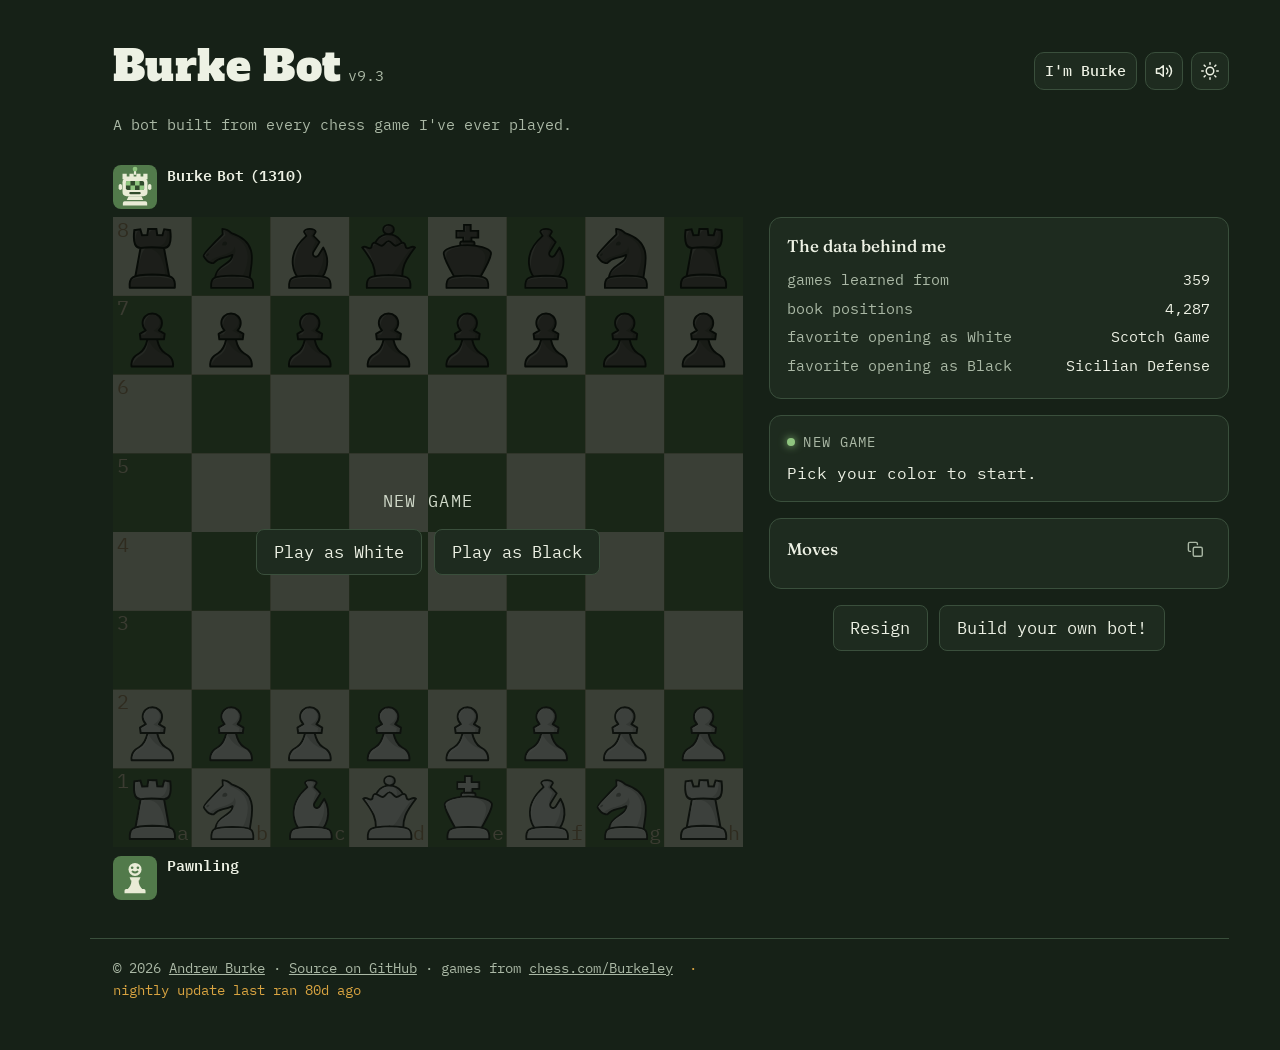
==== commit 53a8d9dd: "Play again went dead after browsing: viewPly outlived its game Reproduced on the live site before to" ====
--- a/docs/index.html
+++ b/docs/index.html
@@ -141,6 +141,6 @@
       render();
     })();
   </script>
-  <script type="module" src="app.js?v=72"></script>
+  <script type="module" src="app.js?v=73"></script>
 </body>
 </html>
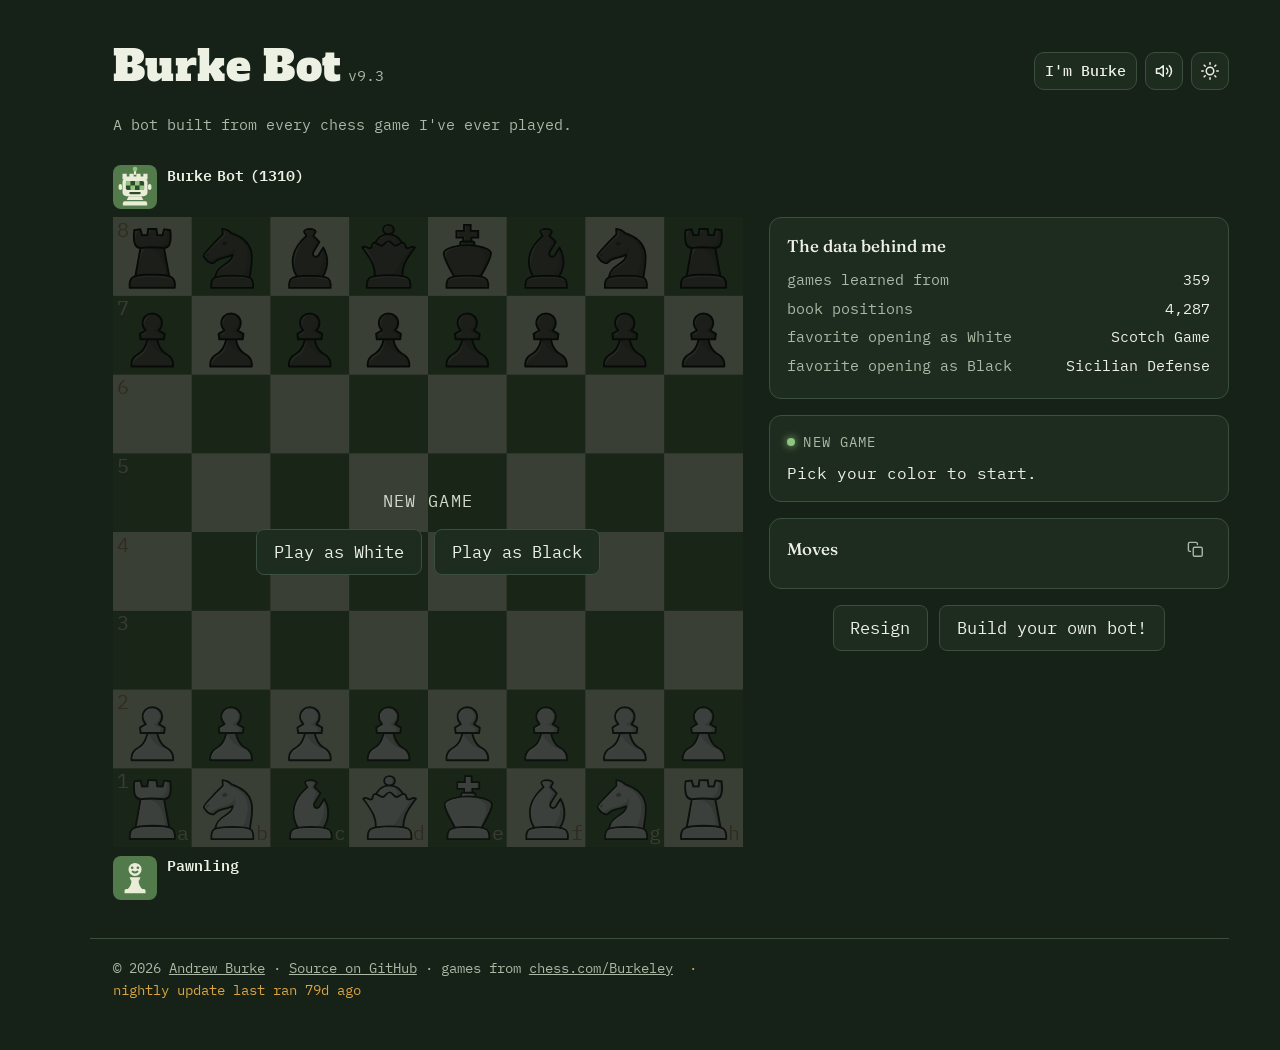
==== commit a5c41d1d: "Sampling temperature is a schedule over phase, not one number T=1 is the faithful choice measured ac" ====
--- a/docs/index.html
+++ b/docs/index.html
@@ -141,6 +141,6 @@
       render();
     })();
   </script>
-  <script type="module" src="app.js?v=73"></script>
+  <script type="module" src="app.js?v=75"></script>
 </body>
 </html>
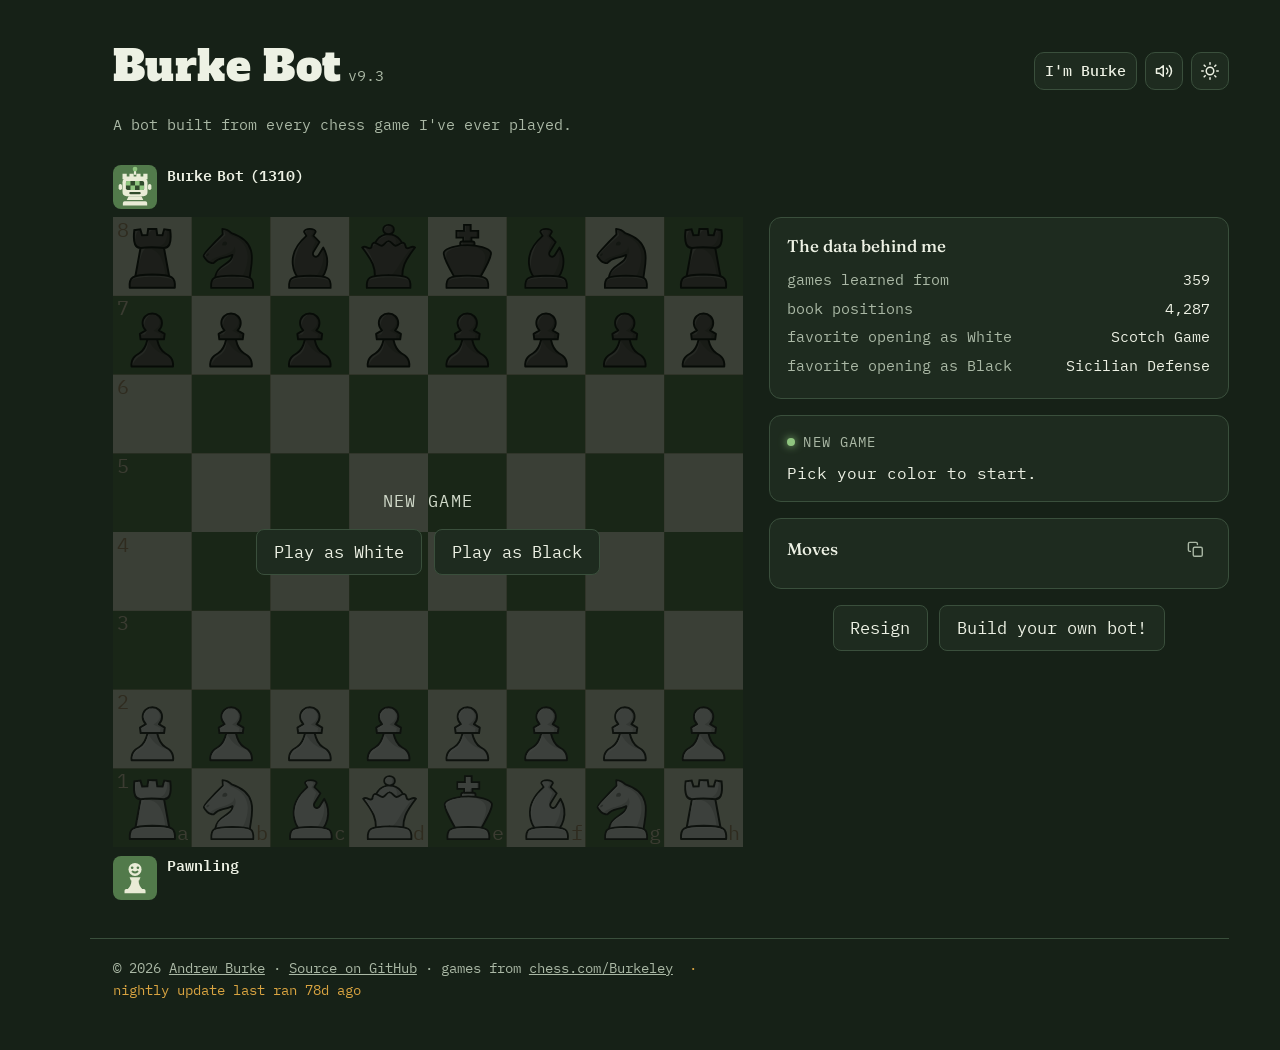
==== commit c91b59cf: "The board may not exceed its own box, so the shade always reaches the edge cm-chessboard builds an u" ====
--- a/docs/index.html
+++ b/docs/index.html
@@ -20,7 +20,7 @@
   <link rel="stylesheet" href="vendor/cm-chessboard/assets/chessboard.css">
   <link rel="stylesheet" href="vendor/cm-chessboard/assets/extensions/markers/markers.css">
   <link rel="stylesheet" href="vendor/cm-chessboard/assets/extensions/promotion-dialog/promotion-dialog.css">
-  <link rel="stylesheet" href="style.css?v=58">
+  <link rel="stylesheet" href="style.css?v=59">
 </head>
 <body>
   <div class="wrap">
@@ -141,6 +141,6 @@
       render();
     })();
   </script>
-  <script type="module" src="app.js?v=75"></script>
+  <script type="module" src="app.js?v=77"></script>
 </body>
 </html>
--- a/docs/style.css
+++ b/docs/style.css
@@ -186,6 +186,24 @@
 .wordmark, .tagline, .foot-inner { grid-column: 1; padding-left: var(--eval-w); }
 
 .board { width: 100%; aspect-ratio: 1 / 1; } /* reserve the square before the svg exists */
+/* THE BOARD MAY NOT EXCEED ITS OWN BOX. cm-chessboard builds an unclassed
+   container div inside #board and sets its width in an inline style, from
+   `context.clientWidth` - and clientWidth is an INTEGER, rounded from the true
+   fractional width. At most window sizes the board column is fractional
+   (493.56px, say), so the library writes 494px and the board renders half a
+   pixel wider than the box the overlay covers. The overlay is pinned to that
+   box (right: 0), so the surplus is an unshaded sliver down the RIGHT edge
+   only - the left edge is pinned explicitly and cannot drift.
+   The selector is the CONTAINER, not `.cm-chessboard`: that class is on the
+   svg INSIDE this div, so clamping it to 100% only ever measured against the
+   oversized div and changed nothing. Measured: 238 of 492 widths showed a
+   sliver before, 0 after.
+   Whether that half pixel lands on a device pixel depends on the window width
+   and the display's DPR, which is why it is invisible on one machine and
+   obvious on the next. Sampling widths could never prove this fixed; the clamp
+   makes the overshoot impossible at every width instead. Both axes, because
+   the height is derived from the same rounded integer. */
+.board > div { max-width: 100%; max-height: 100%; }
 
 /* One row, centred on whatever it sits under: the moves card on a desktop
    (where app.js parks it in .panel) and the board on a stacked layout (where
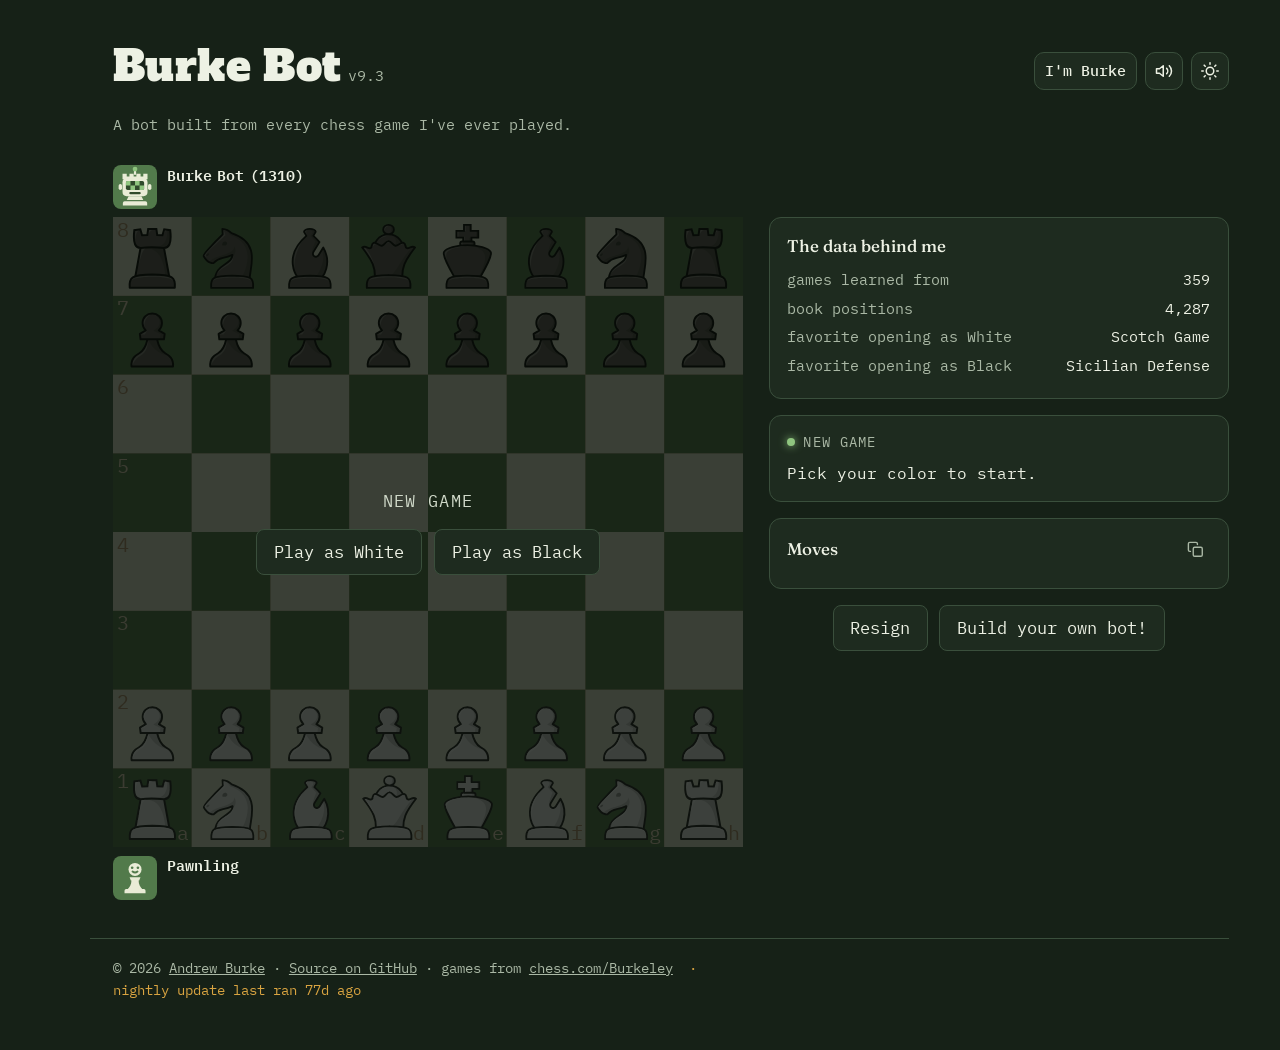
==== commit 4569bb21: "Pull every phase 0.2 further toward accuracy k goes 1.8/2.1/1.7/1.8 to 2.0/2.3/1.9/2.0. By choice ra" ====
--- a/docs/index.html
+++ b/docs/index.html
@@ -141,6 +141,6 @@
       render();
     })();
   </script>
-  <script type="module" src="app.js?v=77"></script>
+  <script type="module" src="app.js?v=78"></script>
 </body>
 </html>
